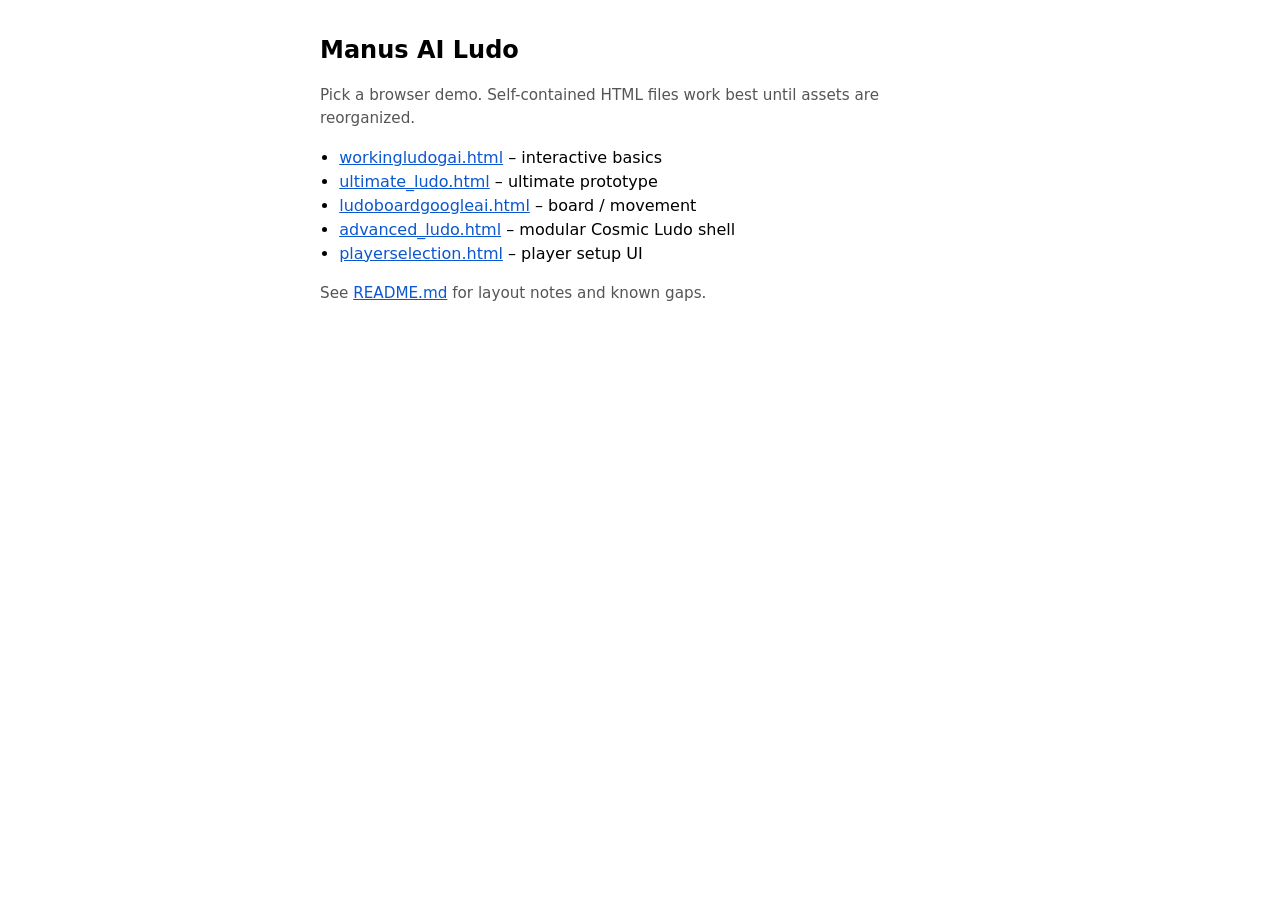
==== index.html @ fb3b2b5f "chore: add project README, gitignore, and demo index" ====
<!DOCTYPE html>
<html lang="en">
<head>
  <meta charset="UTF-8" />
  <meta name="viewport" content="width=device-width, initial-scale=1.0" />
  <title>Manus AI Ludo – Demos</title>
  <style>
    body { font-family: system-ui, sans-serif; max-width: 40rem; margin: 2rem auto; padding: 0 1rem; line-height: 1.5; }
    h1 { font-size: 1.5rem; }
    ul { padding-left: 1.2rem; }
    a { color: #0b57d0; }
    .note { color: #555; font-size: 0.95rem; }
  </style>
</head>
<body>
  <h1>Manus AI Ludo</h1>
  <p class="note">Pick a browser demo. Self-contained HTML files work best until assets are reorganized.</p>
  <ul>
    <li><a href="workingludogai.html">workingludogai.html</a> – interactive basics</li>
    <li><a href="ultimate_ludo.html">ultimate_ludo.html</a> – ultimate prototype</li>
    <li><a href="ludoboardgoogleai.html">ludoboardgoogleai.html</a> – board / movement</li>
    <li><a href="advanced_ludo.html">advanced_ludo.html</a> – modular Cosmic Ludo shell</li>
    <li><a href="playerselection.html">playerselection.html</a> – player setup UI</li>
  </ul>
  <p class="note">See <a href="README.md">README.md</a> for layout notes and known gaps.</p>
</body>
</html>
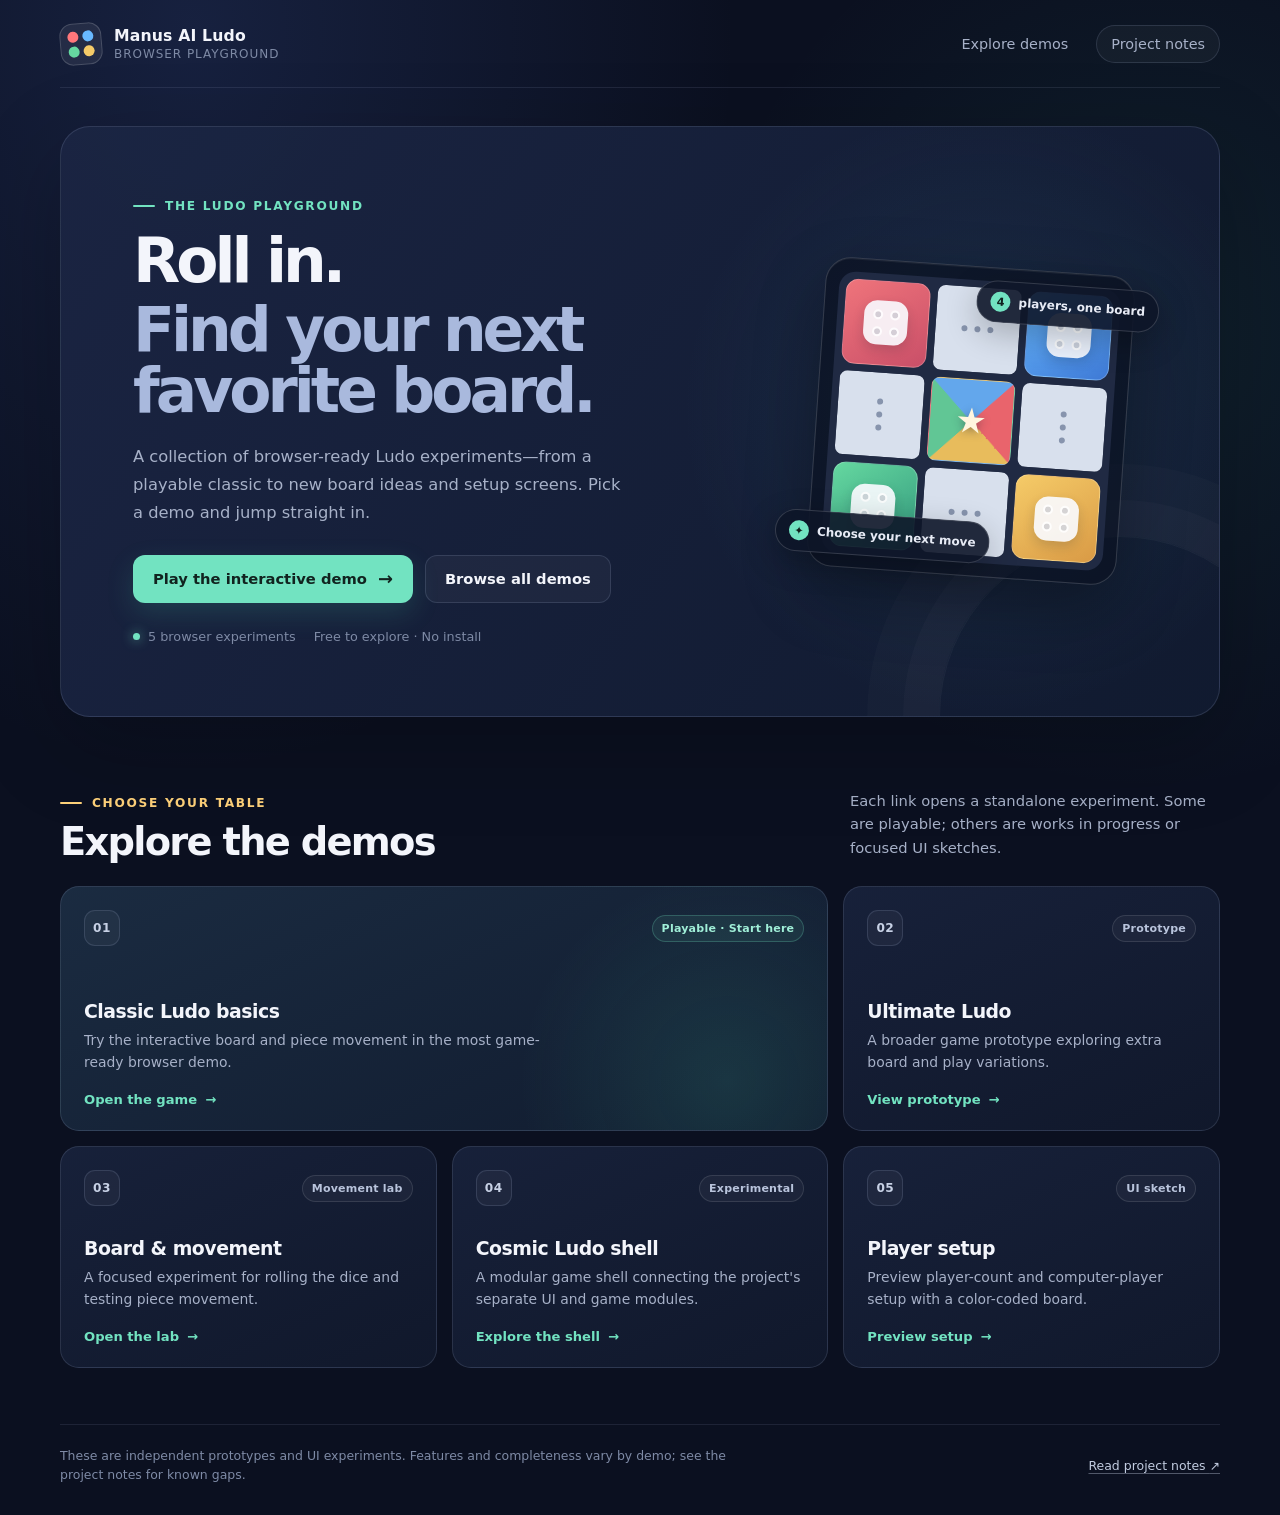
==== commit 38c3ce4c: "Polish responsive Ludo demo launcher" ====
--- a/index.html
+++ b/index.html
@@ -3,25 +3,889 @@
 <head>
   <meta charset="UTF-8" />
   <meta name="viewport" content="width=device-width, initial-scale=1.0" />
-  <title>Manus AI Ludo – Demos</title>
+  <meta name="theme-color" content="#0b1020" />
+  <meta name="description" content="Explore the Manus AI Ludo browser playground: interactive games, board experiments, and setup prototypes." />
+  <title>Manus AI Ludo — Browser Playground</title>
   <style>
-    body { font-family: system-ui, sans-serif; max-width: 40rem; margin: 2rem auto; padding: 0 1rem; line-height: 1.5; }
-    h1 { font-size: 1.5rem; }
-    ul { padding-left: 1.2rem; }
-    a { color: #0b57d0; }
-    .note { color: #555; font-size: 0.95rem; }
+    :root {
+      color-scheme: dark;
+      --page: #0b1020;
+      --panel: #121a30;
+      --panel-soft: #17213a;
+      --line: rgba(190, 205, 238, 0.14);
+      --text: #f3f5fb;
+      --muted: #a7b1c8;
+      --quiet: #7e8aa5;
+      --mint: #72e3c1;
+      --gold: #ffd27a;
+      --red: #ff777b;
+      --blue: #68b9ff;
+      --green: #65d8a0;
+      --yellow: #f5cb68;
+      font-family: Inter, ui-sans-serif, system-ui, -apple-system, BlinkMacSystemFont, "Segoe UI", sans-serif;
+      font-synthesis: none;
+      text-rendering: optimizeLegibility;
+      -webkit-font-smoothing: antialiased;
+      -moz-osx-font-smoothing: grayscale;
+    }
+
+    *,
+    *::before,
+    *::after {
+      box-sizing: border-box;
+    }
+
+    html {
+      min-width: 320px;
+      scroll-behavior: smooth;
+    }
+
+    body {
+      min-height: 100vh;
+      margin: 0;
+      color: var(--text);
+      background:
+        radial-gradient(ellipse at 15% 2%, rgba(70, 100, 188, 0.2), transparent 34rem),
+        radial-gradient(ellipse at 90% 22%, rgba(51, 170, 147, 0.1), transparent 28rem),
+        var(--page);
+    }
+
+    a {
+      color: inherit;
+    }
+
+    a:focus-visible {
+      outline: 3px solid var(--gold);
+      outline-offset: 4px;
+      border-radius: 8px;
+    }
+
+    .page-shell {
+      width: min(1160px, calc(100% - 48px));
+      margin-inline: auto;
+    }
+
+    .topbar {
+      display: flex;
+      min-height: 88px;
+      align-items: center;
+      justify-content: space-between;
+      gap: 24px;
+      border-bottom: 1px solid rgba(190, 205, 238, 0.1);
+    }
+
+    .brand {
+      display: inline-flex;
+      align-items: center;
+      gap: 12px;
+      text-decoration: none;
+    }
+
+    .brand-mark {
+      display: grid;
+      width: 42px;
+      height: 42px;
+      grid-template-columns: repeat(2, 1fr);
+      gap: 4px;
+      padding: 7px;
+      border: 1px solid rgba(255, 255, 255, 0.16);
+      border-radius: 13px;
+      background: rgba(255, 255, 255, 0.07);
+      transform: rotate(-5deg);
+    }
+
+    .brand-mark span {
+      border-radius: 50%;
+    }
+
+    .brand-mark span:nth-child(1) { background: var(--red); }
+    .brand-mark span:nth-child(2) { background: var(--blue); }
+    .brand-mark span:nth-child(3) { background: var(--green); }
+    .brand-mark span:nth-child(4) { background: var(--yellow); }
+
+    .brand-copy {
+      display: grid;
+      gap: 2px;
+    }
+
+    .brand-copy strong {
+      font-size: 0.98rem;
+      letter-spacing: 0.01em;
+    }
+
+    .brand-copy span {
+      color: var(--quiet);
+      font-size: 0.75rem;
+      letter-spacing: 0.08em;
+      text-transform: uppercase;
+    }
+
+    .topbar-nav {
+      display: flex;
+      align-items: center;
+      gap: 28px;
+    }
+
+    .topbar-nav a {
+      color: var(--muted);
+      font-size: 0.9rem;
+      text-decoration: none;
+      transition: color 160ms ease;
+    }
+
+    .topbar-nav a:hover {
+      color: var(--text);
+    }
+
+    .topbar-nav .notes-link {
+      padding: 10px 14px;
+      border: 1px solid var(--line);
+      border-radius: 999px;
+      background: rgba(255, 255, 255, 0.035);
+    }
+
+    .hero {
+      position: relative;
+      display: grid;
+      grid-template-columns: minmax(0, 1.25fr) minmax(260px, 0.75fr);
+      align-items: center;
+      gap: clamp(24px, 6vw, 78px);
+      min-height: 420px;
+      margin-top: 38px;
+      padding: clamp(28px, 6vw, 72px);
+      overflow: hidden;
+      border: 1px solid var(--line);
+      border-radius: 30px;
+      background:
+        radial-gradient(circle at 80% 48%, rgba(62, 129, 154, 0.16), transparent 19rem),
+        linear-gradient(125deg, rgba(27, 37, 67, 0.97), rgba(17, 27, 48, 0.97));
+      box-shadow: 0 28px 90px rgba(0, 0, 0, 0.22);
+    }
+
+    .hero::after {
+      position: absolute;
+      right: -80px;
+      bottom: -180px;
+      width: 360px;
+      height: 360px;
+      border: 1px solid rgba(255, 255, 255, 0.045);
+      border-radius: 50%;
+      box-shadow: 0 0 0 36px rgba(255, 255, 255, 0.018), 0 0 0 72px rgba(255, 255, 255, 0.014);
+      content: "";
+      pointer-events: none;
+    }
+
+    .hero-copy,
+    .hero-art {
+      position: relative;
+      z-index: 1;
+    }
+
+    .eyebrow {
+      display: flex;
+      align-items: center;
+      gap: 10px;
+      margin: 0 0 18px;
+      color: var(--mint);
+      font-size: 0.76rem;
+      font-weight: 750;
+      letter-spacing: 0.14em;
+      text-transform: uppercase;
+    }
+
+    .eyebrow::before {
+      width: 22px;
+      height: 2px;
+      border-radius: 999px;
+      background: currentColor;
+      content: "";
+    }
+
+    h1 {
+      max-width: 650px;
+      margin: 0;
+      font-size: clamp(2.4rem, 4.8vw, 4.15rem);
+      font-weight: 760;
+      letter-spacing: -0.065em;
+      line-height: 0.99;
+    }
+
+    h1 span {
+      display: block;
+      margin-top: 8px;
+      color: #a9b9dd;
+    }
+
+    .hero-description {
+      max-width: 490px;
+      margin: 22px 0 28px;
+      color: var(--muted);
+      font-size: 1.02rem;
+      line-height: 1.7;
+    }
+
+    .hero-actions {
+      display: flex;
+      flex-wrap: wrap;
+      align-items: center;
+      gap: 12px;
+    }
+
+    .button {
+      display: inline-flex;
+      min-height: 48px;
+      align-items: center;
+      justify-content: center;
+      gap: 11px;
+      padding: 0 19px;
+      border: 1px solid transparent;
+      border-radius: 12px;
+      font-size: 0.92rem;
+      font-weight: 700;
+      text-decoration: none;
+      transition: transform 160ms ease, border-color 160ms ease, background-color 160ms ease;
+    }
+
+    .button:hover {
+      transform: translateY(-2px);
+    }
+
+    .button-primary {
+      color: #11231f;
+      background: var(--mint);
+      box-shadow: 0 10px 28px rgba(74, 212, 173, 0.16);
+    }
+
+    .button-primary:hover {
+      background: #8aedd0;
+    }
+
+    .button-secondary {
+      border-color: var(--line);
+      color: var(--text);
+      background: rgba(255, 255, 255, 0.04);
+    }
+
+    .button-secondary:hover {
+      border-color: rgba(190, 205, 238, 0.32);
+      background: rgba(255, 255, 255, 0.08);
+    }
+
+    .button-arrow {
+      font-size: 1.12rem;
+      line-height: 1;
+    }
+
+    .hero-meta {
+      display: flex;
+      flex-wrap: wrap;
+      gap: 18px;
+      margin-top: 26px;
+      color: var(--quiet);
+      font-size: 0.8rem;
+    }
+
+    .hero-meta span {
+      display: inline-flex;
+      align-items: center;
+      gap: 8px;
+    }
+
+    .status-dot {
+      width: 7px;
+      height: 7px;
+      border-radius: 50%;
+      background: var(--mint);
+      box-shadow: 0 0 12px rgba(114, 227, 193, 0.75);
+    }
+
+    .hero-art {
+      display: grid;
+      min-height: 275px;
+      place-items: center;
+    }
+
+    .board-frame {
+      position: relative;
+      width: min(100%, 310px);
+      padding: 13px;
+      border: 1px solid rgba(255, 255, 255, 0.16);
+      border-radius: 25px;
+      background: rgba(8, 13, 27, 0.58);
+      box-shadow: 0 24px 65px rgba(0, 0, 0, 0.32), inset 0 1px rgba(255, 255, 255, 0.06);
+      transform: rotate(4deg);
+    }
+
+    .board-preview {
+      display: grid;
+      aspect-ratio: 1;
+      grid-template: repeat(3, 1fr) / repeat(3, 1fr);
+      gap: 7px;
+      padding: 7px;
+      border-radius: 17px;
+      background: #202a43;
+    }
+
+    .home {
+      display: grid;
+      place-items: center;
+      overflow: hidden;
+      border: 1px solid rgba(255, 255, 255, 0.2);
+      border-radius: 13px;
+    }
+
+    .home-red { background: linear-gradient(145deg, #ef747b, #c94f68); }
+    .home-blue { background: linear-gradient(145deg, #68b9ff, #3e79d5); }
+    .home-green { background: linear-gradient(145deg, #65d8a0, #32977c); }
+    .home-yellow { background: linear-gradient(145deg, #f5cb68, #d99a45); }
+
+    .token-cluster {
+      display: grid;
+      width: 53%;
+      aspect-ratio: 1;
+      grid-template: repeat(2, 1fr) / repeat(2, 1fr);
+      place-items: center;
+      gap: 9%;
+      padding: 8%;
+      border-radius: 13px;
+      background: rgba(250, 251, 255, 0.91);
+      box-shadow: 0 5px 12px rgba(21, 30, 51, 0.16);
+    }
+
+    .token-cluster i {
+      width: 72%;
+      aspect-ratio: 1;
+      border: 2px solid rgba(255, 255, 255, 0.75);
+      border-radius: 50%;
+      background: rgba(255, 255, 255, 0.17);
+      box-shadow: inset 0 0 0 3px rgba(25, 34, 54, 0.16);
+    }
+
+    .lane {
+      position: relative;
+      border: 1px solid rgba(255, 255, 255, 0.045);
+      border-radius: 8px;
+      background: #d8e0ed;
+    }
+
+    .lane-horizontal::before,
+    .lane-vertical::before {
+      position: absolute;
+      inset: 50% auto auto 50%;
+      width: 6px;
+      height: 6px;
+      border-radius: 50%;
+      background: #8794ad;
+      box-shadow: 0 -13px 0 #8794ad, 0 13px 0 #8794ad;
+      content: "";
+      transform: translate(-50%, -50%);
+    }
+
+    .lane-vertical::before {
+      box-shadow: -13px 0 0 #8794ad, 13px 0 0 #8794ad;
+    }
+
+    .finish {
+      display: grid;
+      place-items: center;
+      border: 1px solid rgba(255, 255, 255, 0.14);
+      border-radius: 9px;
+      color: #fff6df;
+      background: conic-gradient(from 45deg, #e9646c 0 25%, #e8bc5c 0 50%, #61c695 0 75%, #63a7ec 0);
+      font-size: clamp(1.45rem, 4vw, 2.2rem);
+      text-shadow: 0 2px 8px rgba(31, 38, 54, 0.38);
+    }
+
+    .float-label {
+      position: absolute;
+      display: inline-flex;
+      align-items: center;
+      gap: 8px;
+      padding: 10px 13px;
+      border: 1px solid rgba(255, 255, 255, 0.16);
+      border-radius: 999px;
+      color: #e7ebf5;
+      background: rgba(14, 22, 41, 0.9);
+      box-shadow: 0 10px 32px rgba(0, 0, 0, 0.24);
+      font-size: 0.75rem;
+      font-weight: 650;
+      white-space: nowrap;
+    }
+
+    .float-label-top {
+      top: 12px;
+      right: -26px;
+    }
+
+    .float-label-bottom {
+      bottom: 12px;
+      left: -34px;
+    }
+
+    .float-label b {
+      display: grid;
+      width: 20px;
+      height: 20px;
+      place-items: center;
+      border-radius: 50%;
+      color: #10221e;
+      background: var(--mint);
+      font-size: 0.7rem;
+    }
+
+    .demos-section {
+      padding: 72px 0 56px;
+    }
+
+    .section-heading {
+      display: flex;
+      align-items: end;
+      justify-content: space-between;
+      gap: 24px;
+      margin-bottom: 24px;
+    }
+
+    .section-heading .eyebrow {
+      margin-bottom: 11px;
+      color: var(--gold);
+    }
+
+    h2 {
+      margin: 0;
+      font-size: clamp(1.8rem, 3vw, 2.55rem);
+      letter-spacing: -0.045em;
+      line-height: 1.08;
+    }
+
+    .section-heading > p {
+      max-width: 370px;
+      margin: 0 0 3px;
+      color: var(--muted);
+      font-size: 0.92rem;
+      line-height: 1.6;
+    }
+
+    .demo-grid {
+      display: grid;
+      grid-template-columns: repeat(3, minmax(0, 1fr));
+      gap: 15px;
+    }
+
+    .demo-card {
+      position: relative;
+      display: flex;
+      min-height: 222px;
+      flex-direction: column;
+      align-items: flex-start;
+      padding: 23px;
+      overflow: hidden;
+      border: 1px solid var(--line);
+      border-radius: 19px;
+      color: inherit;
+      background: linear-gradient(155deg, rgba(24, 34, 59, 0.96), rgba(17, 25, 44, 0.96));
+      text-decoration: none;
+      transition: transform 180ms ease, border-color 180ms ease, background-color 180ms ease;
+    }
+
+    .demo-card:hover {
+      transform: translateY(-4px);
+      border-color: rgba(114, 227, 193, 0.4);
+      background: linear-gradient(155deg, rgba(28, 42, 69, 0.98), rgba(19, 30, 51, 0.98));
+    }
+
+    .demo-card:focus-visible {
+      outline: 3px solid var(--gold);
+      outline-offset: 3px;
+    }
+
+    .demo-card-featured {
+      grid-column: span 2;
+      min-height: 245px;
+      background:
+        radial-gradient(circle at 87% 80%, rgba(74, 212, 173, 0.13), transparent 13rem),
+        linear-gradient(155deg, rgba(27, 44, 66, 0.98), rgba(17, 28, 48, 0.98));
+    }
+
+    .card-topline {
+      display: flex;
+      width: 100%;
+      align-items: center;
+      justify-content: space-between;
+      gap: 12px;
+      margin-bottom: auto;
+    }
+
+    .card-index {
+      display: grid;
+      width: 36px;
+      height: 36px;
+      place-items: center;
+      border: 1px solid var(--line);
+      border-radius: 11px;
+      color: #c7d1e5;
+      background: rgba(255, 255, 255, 0.04);
+      font-size: 0.76rem;
+      font-weight: 750;
+      letter-spacing: 0.04em;
+    }
+
+    .card-tag {
+      padding: 6px 9px;
+      border: 1px solid rgba(255, 255, 255, 0.11);
+      border-radius: 999px;
+      color: #b9c4dc;
+      background: rgba(255, 255, 255, 0.04);
+      font-size: 0.69rem;
+      font-weight: 650;
+      letter-spacing: 0.02em;
+    }
+
+    .tag-live {
+      border-color: rgba(114, 227, 193, 0.24);
+      color: #a0efd8;
+      background: rgba(114, 227, 193, 0.08);
+    }
+
+    .demo-card h3 {
+      margin: 24px 0 7px;
+      font-size: 1.18rem;
+      letter-spacing: -0.025em;
+    }
+
+    .demo-card p {
+      max-width: 490px;
+      margin: 0;
+      color: var(--muted);
+      font-size: 0.87rem;
+      line-height: 1.6;
+    }
+
+    .card-link {
+      display: inline-flex;
+      align-items: center;
+      gap: 8px;
+      margin-top: 19px;
+      color: var(--mint);
+      font-size: 0.82rem;
+      font-weight: 750;
+    }
+
+    .card-link span {
+      transition: transform 160ms ease;
+    }
+
+    .demo-card:hover .card-link span {
+      transform: translateX(4px);
+    }
+
+    .site-footer {
+      display: flex;
+      align-items: center;
+      justify-content: space-between;
+      gap: 20px;
+      padding: 22px 0 30px;
+      border-top: 1px solid rgba(190, 205, 238, 0.1);
+      color: var(--quiet);
+      font-size: 0.78rem;
+      line-height: 1.5;
+    }
+
+    .site-footer p {
+      max-width: 690px;
+      margin: 0;
+    }
+
+    .site-footer a {
+      flex: 0 0 auto;
+      color: #c2cce0;
+      text-decoration-color: rgba(194, 204, 224, 0.38);
+      text-underline-offset: 3px;
+    }
+
+    .site-footer a:hover {
+      color: var(--mint);
+    }
+
+    @media (max-width: 850px) {
+      .hero {
+        grid-template-columns: minmax(0, 1.1fr) minmax(220px, 0.9fr);
+        gap: 24px;
+        padding: 42px;
+      }
+
+      .board-frame {
+        width: min(100%, 270px);
+      }
+
+      .demo-grid {
+        grid-template-columns: repeat(2, minmax(0, 1fr));
+      }
+
+      .demo-card-featured {
+        grid-column: span 2;
+      }
+    }
+
+    @media (max-width: 640px) {
+      .page-shell {
+        width: min(100% - 32px, 520px);
+      }
+
+      .topbar {
+        flex-wrap: wrap;
+        min-height: 72px;
+        padding-block: 10px;
+      }
+
+      .topbar-nav {
+        margin-left: auto;
+        gap: 15px;
+      }
+
+      .topbar-nav a {
+        font-size: 0.82rem;
+      }
+
+      .topbar-nav .notes-link {
+        padding: 8px 11px;
+      }
+
+      .hero {
+        grid-template-columns: 1fr;
+        gap: 18px;
+        min-height: auto;
+        margin-top: 22px;
+        padding: 30px 24px 22px;
+        border-radius: 23px;
+      }
+
+      h1 {
+        font-size: clamp(2.65rem, 12vw, 4.25rem);
+      }
+
+      .hero-description {
+        margin: 17px 0 22px;
+        font-size: 0.94rem;
+      }
+
+      .hero-art {
+        min-height: auto;
+        padding: 14px 0 16px;
+      }
+
+      .board-frame {
+        width: min(72vw, 270px);
+      }
+
+      .float-label-top {
+        right: -20px;
+      }
+
+      .float-label-bottom {
+        left: -20px;
+      }
+
+      .demos-section {
+        padding: 52px 0 40px;
+      }
+
+      .section-heading {
+        display: block;
+      }
+
+      .section-heading > p {
+        margin-top: 12px;
+      }
+
+      .demo-grid {
+        grid-template-columns: 1fr;
+        gap: 12px;
+      }
+
+      .demo-card,
+      .demo-card-featured {
+        grid-column: auto;
+        min-height: 204px;
+        padding: 21px;
+      }
+
+      .demo-card-featured {
+        min-height: 220px;
+      }
+
+      .site-footer {
+        align-items: flex-start;
+        flex-direction: column;
+        gap: 10px;
+      }
+    }
+
+    @media (max-width: 390px) {
+      .brand-copy span {
+        font-size: 0.65rem;
+      }
+
+      .topbar-nav {
+        gap: 10px;
+      }
+
+      .topbar-nav a {
+        font-size: 0.76rem;
+      }
+
+      .topbar-nav .notes-link {
+        padding: 7px 9px;
+      }
+
+      .hero-actions {
+        align-items: stretch;
+        flex-direction: column;
+      }
+
+      .button {
+        width: 100%;
+      }
+
+      .hero-meta {
+        gap: 10px 16px;
+      }
+
+      .float-label {
+        padding: 8px 10px;
+        font-size: 0.68rem;
+      }
+    }
+
+    @media (prefers-reduced-motion: reduce) {
+      *,
+      *::before,
+      *::after {
+        scroll-behavior: auto !important;
+        transition-duration: 0.01ms !important;
+        animation-duration: 0.01ms !important;
+        animation-iteration-count: 1 !important;
+      }
+    }
   </style>
 </head>
 <body>
-  <h1>Manus AI Ludo</h1>
-  <p class="note">Pick a browser demo. Self-contained HTML files work best until assets are reorganized.</p>
-  <ul>
-    <li><a href="workingludogai.html">workingludogai.html</a> – interactive basics</li>
-    <li><a href="ultimate_ludo.html">ultimate_ludo.html</a> – ultimate prototype</li>
-    <li><a href="ludoboardgoogleai.html">ludoboardgoogleai.html</a> – board / movement</li>
-    <li><a href="advanced_ludo.html">advanced_ludo.html</a> – modular Cosmic Ludo shell</li>
-    <li><a href="playerselection.html">playerselection.html</a> – player setup UI</li>
-  </ul>
-  <p class="note">See <a href="README.md">README.md</a> for layout notes and known gaps.</p>
+  <div class="page-shell">
+    <header class="topbar">
+      <a class="brand" href="index.html" aria-label="Manus AI Ludo playground home">
+        <span class="brand-mark" aria-hidden="true"><span></span><span></span><span></span><span></span></span>
+        <span class="brand-copy">
+          <strong>Manus AI Ludo</strong>
+          <span>Browser playground</span>
+        </span>
+      </a>
+      <nav class="topbar-nav" aria-label="Main navigation">
+        <a href="#demos">Explore demos</a>
+        <a class="notes-link" href="README.md">Project notes</a>
+      </nav>
+    </header>
+
+    <main>
+      <section class="hero" aria-labelledby="hero-title">
+        <div class="hero-copy">
+          <p class="eyebrow">The Ludo playground</p>
+          <h1 id="hero-title">Roll in.<span>Find your next favorite board.</span></h1>
+          <p class="hero-description">A collection of browser-ready Ludo experiments—from a playable classic to new board ideas and setup screens. Pick a demo and jump straight in.</p>
+          <div class="hero-actions">
+            <a class="button button-primary" href="workingludogai.html">Play the interactive demo <span class="button-arrow" aria-hidden="true">→</span></a>
+            <a class="button button-secondary" href="#demos">Browse all demos</a>
+          </div>
+          <div class="hero-meta" aria-label="Playground details">
+            <span><i class="status-dot" aria-hidden="true"></i> 5 browser experiments</span>
+            <span>Free to explore · No install</span>
+          </div>
+        </div>
+
+        <div class="hero-art" aria-hidden="true">
+          <div class="board-frame">
+            <div class="board-preview">
+              <div class="home home-red"><span class="token-cluster"><i></i><i></i><i></i><i></i></span></div>
+              <div class="lane lane-vertical"></div>
+              <div class="home home-blue"><span class="token-cluster"><i></i><i></i><i></i><i></i></span></div>
+              <div class="lane lane-horizontal"></div>
+              <div class="finish">★</div>
+              <div class="lane lane-horizontal"></div>
+              <div class="home home-green"><span class="token-cluster"><i></i><i></i><i></i><i></i></span></div>
+              <div class="lane lane-vertical"></div>
+              <div class="home home-yellow"><span class="token-cluster"><i></i><i></i><i></i><i></i></span></div>
+            </div>
+            <span class="float-label float-label-top"><b>4</b> players, one board</span>
+            <span class="float-label float-label-bottom"><b>✦</b> Choose your next move</span>
+          </div>
+        </div>
+      </section>
+
+      <section class="demos-section" id="demos" aria-labelledby="demos-title">
+        <div class="section-heading">
+          <div>
+            <p class="eyebrow">Choose your table</p>
+            <h2 id="demos-title">Explore the demos</h2>
+          </div>
+          <p>Each link opens a standalone experiment. Some are playable; others are works in progress or focused UI sketches.</p>
+        </div>
+
+        <div class="demo-grid">
+          <a class="demo-card demo-card-featured" href="workingludogai.html">
+            <span class="card-topline">
+              <span class="card-index">01</span>
+              <span class="card-tag tag-live">Playable · Start here</span>
+            </span>
+            <h3>Classic Ludo basics</h3>
+            <p>Try the interactive board and piece movement in the most game-ready browser demo.</p>
+            <span class="card-link">Open the game <span aria-hidden="true">→</span></span>
+          </a>
+
+          <a class="demo-card" href="ultimate_ludo.html">
+            <span class="card-topline">
+              <span class="card-index">02</span>
+              <span class="card-tag">Prototype</span>
+            </span>
+            <h3>Ultimate Ludo</h3>
+            <p>A broader game prototype exploring extra board and play variations.</p>
+            <span class="card-link">View prototype <span aria-hidden="true">→</span></span>
+          </a>
+
+          <a class="demo-card" href="ludoboardgoogleai.html">
+            <span class="card-topline">
+              <span class="card-index">03</span>
+              <span class="card-tag">Movement lab</span>
+            </span>
+            <h3>Board &amp; movement</h3>
+            <p>A focused experiment for rolling the dice and testing piece movement.</p>
+            <span class="card-link">Open the lab <span aria-hidden="true">→</span></span>
+          </a>
+
+          <a class="demo-card" href="advanced_ludo.html">
+            <span class="card-topline">
+              <span class="card-index">04</span>
+              <span class="card-tag">Experimental</span>
+            </span>
+            <h3>Cosmic Ludo shell</h3>
+            <p>A modular game shell connecting the project's separate UI and game modules.</p>
+            <span class="card-link">Explore the shell <span aria-hidden="true">→</span></span>
+          </a>
+
+          <a class="demo-card" href="playerselection.html">
+            <span class="card-topline">
+              <span class="card-index">05</span>
+              <span class="card-tag">UI sketch</span>
+            </span>
+            <h3>Player setup</h3>
+            <p>Preview player-count and computer-player setup with a color-coded board.</p>
+            <span class="card-link">Preview setup <span aria-hidden="true">→</span></span>
+          </a>
+        </div>
+      </section>
+    </main>
+
+    <footer class="site-footer">
+      <p>These are independent prototypes and UI experiments. Features and completeness vary by demo; see the project notes for known gaps.</p>
+      <a href="README.md">Read project notes <span aria-hidden="true">↗</span></a>
+    </footer>
+  </div>
 </body>
 </html>
